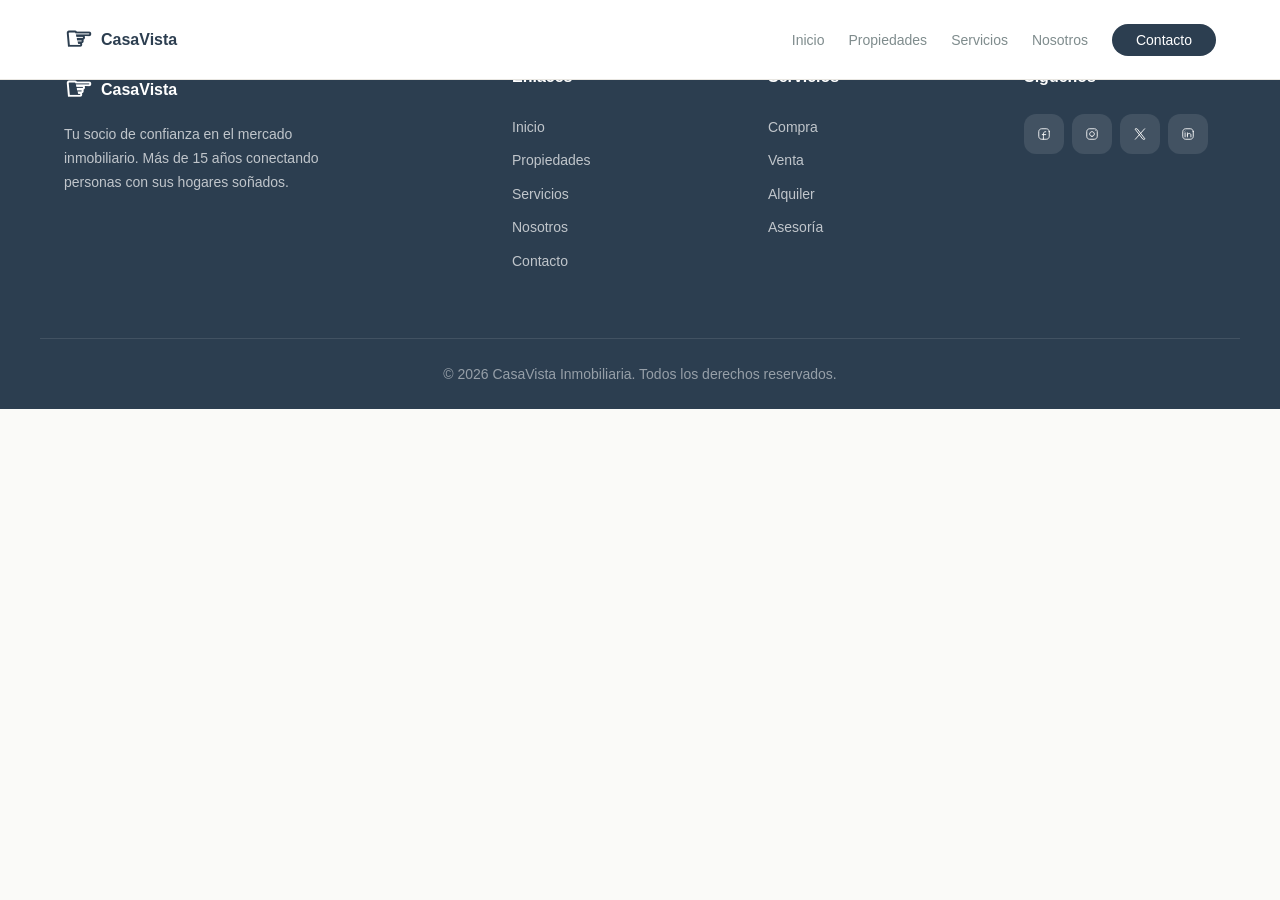
==== propiedades.html @ 3eccfc6a "Agregando imágenes de propiedades, avanzando en el html, modificando el css, creando la página de pr" ====
<!DOCTYPE html>
<html lang="en">
<head>
    <meta charset="UTF-8">
    <meta name="viewport" content="width=device-width, initial-scale=1.0">
    <!-- SEO: META ETIQUETAS   -->
    <title>CasaVista Inmobiliaria | Propiedades en Venta y Alquiler</title>
    <meta name="description" content="CasaVista Inmobiliaria ofrece las mejores propiedades de lujo en venta y alquiler. Encuentra tu hogar ideal con nosotros.">
    <meta name="keywords" content="inmobiliaria, propiedades, casas en venta, departamentos en alquiler, bienes raíces, lujo">
    <meta name="author" content="CasaVista Inmobiliaria">
    <meta name="robots" content="index, follow">
    <!-- Open Graph: para compartir en redes sociales -->
    <meta property="og:title" content="CasaVista Inmobiliaria | Propiedades de Lujo">
    <meta property="og:description" content="Encuentra tu hogar ideal con las mejores propiedades de lujo en venta y alquiler.">
    <meta property="og:type" content="website">
    <meta property="og:url" content="https://www.casavista.com">
    <meta property="og:image" content="https://placehold.co/1200x630/2c3e50/ffffff?text=CasaVista">
    <!-- Favicon -->
    <link rel="icon" type="image/png" href="/favicon-96x96.png" sizes="96x96" />
    <link rel="icon" type="image/svg+xml" href="/favicon.svg" />
    <link rel="shortcut icon" href="/favicon.ico" />
    <!-- Enlace al archivo de estilos -->
    <link rel="stylesheet" href="icons.css" />
    <link rel="stylesheet" href="styles.css">
</head>
<body>
    <header class="header" role="banner">
        <div class="header__container">
            <a href="#" class="header__logo" aria-label="CasaVista - Página principal">
                <span class="header__logo-icon">&#9758;</span>
                <span class="header__logo-text">CasaVista</span>
            </a>
            <!-- Navegación principal -->
            <div>
                <span class="btn_menu"><i class="iconoir-menu"></i></span>
                <nav class="header__nav" role="navigation" aria-label="Navegación principal">
                    <ul class="header__nav-list">
                        <li class="header__nav-item">
                            <a href="index.html" class="header__nav-link">Inicio</a>
                        </li>
                        <li class="header__nav-item">
                            <a href="#propiedades" class="header__nav-link">Propiedades</a>
                        </li>
                        <li class="header__nav-item">
                            <a href="index.html#servicios" class="header__nav-link">Servicios</a>
                        </li>
                        <li class="header__nav-item">
                            <a href="index.html#nosotros" class="header__nav-link">Nosotros</a>
                        </li>
                        <li class="header__nav-item">
                            <a href="index.html#contacto" class="header__nav-link header__nav-link--cta">Contacto</a>
                        </li>
                    </ul>
                </nav>
            </div>
        </div>
    </header>
    <footer class="footer" role="contentinfo">
        <div class="footer__container">
            <!-- Info de la empresa -->
            <div class="footer__brand">
                <a href="#" class="footer__logo" aria-label="CasaVista - Inicio">
                    <span class="footer__logo-icon">&#9758;</span>
                    <span class="footer__logo-text">CasaVista</span>
                </a>
                <p class="footer__description">
                    Tu socio de confianza en el mercado inmobiliario. Más de 15 años conectando personas con sus hogares soñados.
                </p>
            </div>

            <!-- Enlaces rápidos -->
            <nav class="footer__links" aria-label="Enlaces de pie de página">
                <h3 class="footer__links-title">Enlaces</h3>
                <ul class="footer__links-list">
                    <li><a href="#inicio" class="footer__link">Inicio</a></li>
                    <li><a href="#propiedades" class="footer__link">Propiedades</a></li>
                    <li><a href="#servicios" class="footer__link">Servicios</a></li>
                    <li><a href="#nosotros" class="footer__link">Nosotros</a></li>
                    <li><a href="#contacto" class="footer__link">Contacto</a></li>
                </ul>
            </nav>

            <!-- Servicios -->
            <div class="footer__servicios">
                <h3 class="footer__links-title">Servicios</h3>
                <ul class="footer__links-list">
                    <li><a href="#servicios" class="footer__link">Compra</a></li>
                    <li><a href="#servicios" class="footer__link">Venta</a></li>
                    <li><a href="#servicios" class="footer__link">Alquiler</a></li>
                    <li><a href="#servicios" class="footer__link">Asesoría</a></li>
                </ul>
            </div>

            <!-- Redes sociales -->
            <div class="footer__social">
                <h3 class="footer__links-title">Síguenos</h3>
                <div class="footer__social-icons">
                    <a href="#" class="footer__social-link" aria-label="Facebook"><i class="iconoir-facebook-tag"></i></a>
                    <a href="#" class="footer__social-link" aria-label="Instagram"><i class="iconoir-instagram"></i></a>
                    <a href="#" class="footer__social-link" aria-label="Twitter"><i class="iconoir-x"></i></a>
                    <a href="#" class="footer__social-link" aria-label="LinkedIn"><i class="iconoir-linkedin"></i></a>
                </div>
            </div>
        </div>

        <!-- Barra de copyright -->
        <div class="footer__bottom">
            <p class="footer__copyright">&copy; 2026 CasaVista Inmobiliaria. Todos los derechos reservados.</p>
        </div>
    </footer>
</body>
</html>
---- styles.css ----
:root {
  --color-primary: #2c3e50;
  --color-primary-light: #34495e;
  --color-accent: #c8a96e;
  --color-accent-light: #d4b87a;
  --color-bg: #fafaf8;
  --color-bg-alt: #f5f5f0;
  --color-text: #2c3e50;
  --color-text-light: #7f8c8d;
  --color-white: #ffffff;
  --color-border: #e8e6e1;
  --color-success: #27ae60;
  /* ---- Tipografía (3 tamaños) ---- */
  --font-primary: "Segoe UI", "Helvetica Neue", Arial, sans-serif;
  --font-sm: 0.875rem;
  --font-md: 1rem;
  --font-lg: 2rem;
  /* ---- Espaciados (3 tamaños) ---- */
  --space-sm: 0.5rem;
  --space-md: 1.5rem;
  --space-lg: 4rem;
  /* ---- Bordes (3 tamaños) ---- */
  --radius-sm: 4px;
  --radius-md: 12px;
  --radius-full: 9999px;
  /* ---- Sombras ---- */
  --shadow-sm: 0 1px 3px rgba(0, 0, 0, 0.08);
  --shadow-md: 0 4px 12px rgba(0, 0, 0, 0.1);
  --shadow-lg: 0 8px 30px rgba(0, 0, 0, 0.12);
  /* ---- Transiciones ---- */
  --transition-fast: 0.2s ease;
  --transition-base: 0.3s ease;
  --transition-slow: 0.5s ease;
  /* ---- Layout ---- */
  --container-max: 1200px;
  --header-height: 80px;
}
/* RESET Y ESTILOS BASE*/
*,
*::before,
*::after {
  margin: 0;
  padding: 0;
  box-sizing: border-box;
}
html {
  scroll-behavior: smooth;
  scroll-padding-top: var(--header-height);
}
body {
  font-family: var(--font-primary);
  font-size: var(--font-md);
  line-height: 1.6;
  color: var(--color-text);
  background-color: var(--color-bg);
  -webkit-font-smoothing: antialiased;
}
ul,
ol {
  list-style: none;
}
a {
  text-decoration: none;
  color: inherit;
}
img {
  max-width: 100%;
  height: auto;
  display: block;
}
/* CONTENEDORES COMUNES*/
.header__container,
.properties__container,
.servicios__container,
.about__container,
.testimonials__container,
.contact__container,
.footer__container {
  width: 100%;
  max-width: var(--container-max);
  margin: 0 auto;
  padding: 0 var(--space-md);
}
/* HEADER*/
.header {
  position: fixed;
  top: 0;
  left: 0;
  right: 0;
  height: var(--header-height);
  background-color: var(--color-white);
  border-bottom: 1px solid var(--color-border);
  z-index: 1000;
  display: flex;
  align-items: center;
}
.header__container {
  display: flex;
  justify-content: space-between;
  align-items: center;
}
.header__logo {
  display: flex;
  align-items: center;
  gap: var(--space-sm);
  font-size: var(--font-md);
  font-weight: 700;
  color: var(--color-primary);
  transition: color var(--transition-fast);
}
.header__logo:hover {
  color: var(--color-accent);
}
.header__logo-icon {
  font-size: var(--font-lg);
}
.header__nav-list {
  display: flex;
  align-items: center;
  gap: var(--space-md);
}
.btn_menu {
  display: none;
}
.header__nav-link {
  font-size: var(--font-sm);
  font-weight: 500;
  color: var(--color-text-light);
  transition: color var(--transition-fast);
  position: relative;
}
.header__nav-link::after {
  content: "";
  position: absolute;
  bottom: -4px;
  left: 0;
  width: 0;
  height: 2px;
  background-color: var(--color-accent);
  transition: width var(--transition-base);
}
.header__nav-link:hover {
  color: var(--color-primary);
}
.header__nav-link:hover::after {
  width: 100%;
}
.header__nav-link--cta {
  background-color: var(--color-primary);
  color: var(--color-white);
  padding: var(--space-sm) var(--space-md);
  border-radius: var(--radius-full);
  transition:
    background-color var(--transition-fast),
    transform var(--transition-fast);
}
.header__nav-link--cta::after {
  display: none;
}
.header__nav-link--cta:hover {
  background-color: var(--color-accent);
  color: var(--color-white);
  transform: translateY(-2px);
}
/* HERO*/
.hero {
  position: relative;
  min-height: 100vh;
  display: flex;
  align-items: center;
  justify-content: center;
  text-align: center;
  overflow: hidden;
  margin-top: 0;
}
.hero__image {
  position: absolute;
  top: 0;
  left: 0;
  width: 100%;
  height: 100%;
  object-fit: cover;
  object-position: center;
  z-index: 0;
}
.hero__overlay {
  position: absolute;
  top: 0;
  left: 0;
  width: 100%;
  height: 100%;
  background: linear-gradient(
    135deg,
    rgba(44, 62, 80, 0.85) 0%,
    rgba(44, 62, 80, 0.7) 100%
  );
  z-index: 1;
}
.hero__content {
  position: relative;
  z-index: 2;
  max-width: 800px;
  padding: var(--space-md);
}
.hero__title {
  font-size: var(--font-lg);
  font-weight: 700;
  color: var(--color-white);
  line-height: 1.1;
  margin-bottom: var(--space-md);
  letter-spacing: -0.02em;
}
.hero__title-highlight {
  color: var(--color-accent);
}
.hero__subtitle {
  font-size: var(--font-md);
  color: rgba(255, 255, 255, 0.9);
  margin-bottom: var(--space-lg);
  font-weight: 300;
}
.hero__cta {
  display: inline-block;
  background-color: var(--color-accent);
  color: var(--color-white);
  font-size: var(--font-md);
  font-weight: 600;
  padding: var(--space-md) var(--space-lg);
  border-radius: var(--radius-full);
  transition:
    background-color var(--transition-fast),
    transform var(--transition-fast),
    box-shadow var(--transition-fast);
}
.hero__cta:hover {
  background-color: var(--color-accent-light);
  transform: translateY(-3px);
  box-shadow: 0 10px 30px rgba(200, 169, 110, 0.4);
}
/* ENCABEZADOS DE SECCIÓN                        */
.section-header {
  text-align: center;
  margin-bottom: var(--space-lg);
}
.section-header__title {
  font-size: var(--font-lg);
  font-weight: 700;
  color: var(--color-primary);
  margin-bottom: var(--space-sm);
  letter-spacing: -0.01em;
}
.section-header__subtitle {
  font-size: var(--font-md);
  color: var(--color-text-light);
  font-weight: 400;
}
.section-header--left {
  text-align: left;
}
/* SECCIÓN PROPIEDADES*/
.properties {
  padding: var(--space-lg) 0;
  background-color: var(--color-bg);
}
.properties__grid {
  display: grid;
  grid-template-columns: repeat(3, 1fr);
  gap: var(--space-md);
}
.btn_propiedades {
  width: 100%;
  text-align: center;
  margin-top: 30px;
}
/* TARJETA DE PROPIEDAD*/
.property-card {
  background-color: var(--color-white);
  border-radius: var(--radius-md);
  overflow: hidden;
  box-shadow: var(--shadow-sm);
  transition:
    transform var(--transition-base),
    box-shadow var(--transition-base);
  border: 1px solid var(--color-primary);
}
.property-card:hover {
  transform: translateY(-8px);
  box-shadow: var(--shadow-lg);
}
.property-card__image-wrapper {
  position: relative;
  overflow: hidden;
}
.property-card__image {
  width: 100%;
  height: 250px;
  object-fit: cover;
  transition: transform var(--transition-slow);
}
.property-card:hover .property-card__image {
  transform: scale(1.05);
}
.property-card__badge {
  position: absolute;
  top: var(--space-sm);
  left: var(--space-sm);
  background-color: var(--color-success);
  color: var(--color-white);
  font-size: var(--font-sm);
  font-weight: 600;
  padding: var(--space-sm) var(--space-sm);
  border-radius: var(--radius-sm);
  text-transform: uppercase;
  letter-spacing: 0.05em;
}
.property-card__content {
  padding: var(--space-md);
}
.property-card__title {
  font-size: var(--font-md);
  font-weight: 600;
  color: var(--color-primary);
  margin-bottom: var(--space-sm);
}
.property-card__location {
  font-size: var(--font-sm);
  color: var(--color-text-light);
  margin-bottom: var(--space-sm);
}
.property-card__features {
  display: flex;
  gap: var(--space-md);
  margin-bottom: var(--space-md);
  padding-bottom: var(--space-sm);
  border-bottom: 1px solid var(--color-border);
}
.property-card__features li {
  font-size: var(--font-sm);
  color: var(--color-text-light);
}
.property-card__footer {
  display: flex;
  justify-content: space-between;
  align-items: center;
}
.property-card__price {
  font-size: var(--font-md);
  font-weight: 700;
  color: var(--color-accent);
}
.property-card__link {
  font-size: var(--font-sm);
  font-weight: 600;
  color: var(--color-primary);
  transition: color var(--transition-fast);
}
.property-card__link:hover {
  color: var(--color-accent);
}
/* SECCIÓN SERVICIOS*/
.servicios {
  padding: var(--space-lg) 0;
  background-color: var(--color-bg-alt);
}
.servicios__grid {
  display: grid;
  grid-template-columns: repeat(4, 1fr);
  gap: var(--space-md);
}
/* TARJETA DE SERVICIO*/
.service-card {
  background-color: var(--color-white);
  padding: var(--space-md);
  border-radius: var(--radius-md);
  text-align: center;
  box-shadow: var(--shadow-sm);
  transition:
    transform var(--transition-base),
    box-shadow var(--transition-base);
}
.service-card:hover {
  transform: translateY(-5px);
  box-shadow: var(--shadow-md);
}
.service-card__icon {
  font-size: 3rem;
  margin-bottom: var(--space-md);
  display: block;
}
.service-card__title {
  font-size: var(--font-md);
  font-weight: 600;
  color: var(--color-primary);
  margin-bottom: var(--space-sm);
}
.service-card__text {
  font-size: var(--font-sm);
  color: var(--color-text-light);
  line-height: 1.7;
}
/* SECCIÓN NOSOTROS                               */
.about {
  padding: var(--space-lg) 0;
  background-color: var(--color-bg);
}
.about__container {
  display: grid;
  grid-template-columns: 1fr 1fr;
  gap: var(--space-lg);
  align-items: center;
}
.about__text {
  font-size: var(--font-md);
  color: var(--color-text-light);
  line-height: 1.8;
  margin-bottom: var(--space-md);
}
.about__text strong {
  color: var(--color-primary);
  font-weight: 600;
}
.about__cta {
  display: inline-block;
  margin-top: var(--space-sm);
  font-size: var(--font-md);
  font-weight: 600;
  color: var(--color-accent);
  transition: color var(--transition-fast);
}
.about__cta:hover {
  color: var(--color-primary);
}
.about__image-wrapper {
  border-radius: var(--radius-md);
  overflow: hidden;
  box-shadow: var(--shadow-lg);
}
.about__image {
  width: 100%;
  height: 400px;
  object-fit: cover;
}
/* SECCIÓN TESTIMONIOS*/
.testimonials {
  padding: var(--space-lg) 0;
  background-color: var(--color-bg-alt);
}
.testimonials__grid {
  display: grid;
  grid-template-columns: repeat(2, 1fr);
  gap: var(--space-md);
}
/* TARJETA DE TESTIMONIO*/
.testimonial {
  background-color: var(--color-white);
  padding: var(--space-md);
  border-radius: var(--radius-md);
  box-shadow: var(--shadow-sm);
  border-left: 4px solid var(--color-accent);
}
.testimonial__text {
  font-size: var(--font-md);
  color: var(--color-text-light);
  line-height: 1.8;
  font-style: italic;
  margin-bottom: var(--space-md);
}
.testimonial__author {
  display: flex;
  align-items: center;
  gap: var(--space-sm);
}
.testimonial__avatar {
  width: 50px;
  height: 50px;
  border-radius: var(--radius-full);
  object-fit: cover;
}
.testimonial__name {
  font-size: var(--font-md);
  font-weight: 600;
  color: var(--color-primary);
  font-style: normal;
  display: block;
}
.testimonial__role {
  font-size: var(--font-sm);
  color: var(--color-text-light);
}
/* SECCIÓN CONTACTO                               */
.contact {
  padding: var(--space-lg) 0;
  background-color: var(--color-bg);
}
.contact__grid {
  display: grid;
  grid-template-columns: 1fr 1fr;
  gap: var(--space-lg);
}
.contact__info {
  display: flex;
  flex-direction: column;
  gap: var(--space-md);
}
.contact__info-item {
  display: flex;
  align-items: flex-start;
  gap: var(--space-sm);
}
.contact__info-icon {
  font-size: var(--font-lg);
  flex-shrink: 0;
}
.contact__info-label {
  font-size: var(--font-md);
  font-weight: 600;
  color: var(--color-primary);
  margin-bottom: var(--space-sm);
}
.contact__info-text {
  font-size: var(--font-sm);
  color: var(--color-text-light);
  line-height: 1.6;
}
.contact__submit {
  width: 100%;
  padding: var(--space-md) var(--space-lg);
  background-color: var(--color-primary);
  color: var(--color-white);
  font-size: var(--font-md);
  font-weight: 600;
  border: none;
  border-radius: var(--radius-md);
  cursor: pointer;
  transition:
    background-color var(--transition-fast),
    transform var(--transition-fast);
}
.contact__submit:hover {
  background-color: var(--color-accent);
  transform: translateY(-2px);
}
.contact__submit:active {
  transform: translateY(0);
}
/* FORMULARIO DE CONTACTO*/
.form-group {
  margin-bottom: var(--space-md);
}
.form-group__label {
  display: block;
  font-size: var(--font-sm);
  font-weight: 600;
  color: var(--color-primary);
  margin-bottom: var(--space-sm);
}
.form-group__input,
.form-group__textarea {
  width: 100%;
  padding: var(--space-sm);
  font-family: var(--font-primary);
  font-size: var(--font-md);
  color: var(--color-text);
  background-color: var(--color-white);
  border: 1px solid var(--color-border);
  border-radius: var(--radius-md);
  transition:
    border-color var(--transition-fast),
    box-shadow var(--transition-fast);
  outline: none;
}
.form-group__input::placeholder,
.form-group__textarea::placeholder {
  color: var(--color-text-light);
  opacity: 0.6;
}
.form-group__input:focus,
.form-group__textarea:focus {
  border-color: var(--color-accent);
  box-shadow: 0 0 0 3px rgba(200, 169, 110, 0.15);
}
.form-group__textarea {
  resize: vertical;
  min-height: 120px;
}
/* FOOTER*/
.footer {
  background-color: var(--color-primary);
  color: var(--color-white);
  padding-top: var(--space-lg);
}
.footer__container {
  display: grid;
  grid-template-columns: 2fr 1fr 1fr 1fr;
  gap: var(--space-lg);
  padding-bottom: var(--space-lg);
  border-bottom: 1px solid rgba(255, 255, 255, 0.1);
}
.footer__logo {
  display: flex;
  align-items: center;
  gap: var(--space-sm);
  font-size: var(--font-md);
  font-weight: 700;
  color: var(--color-white);
  margin-bottom: var(--space-sm);
  transition: color var(--transition-fast);
}
.footer__logo:hover {
  color: var(--color-accent);
}
.footer__logo-icon {
  font-size: var(--font-lg);
}
.footer__description {
  font-size: var(--font-sm);
  color: rgba(255, 255, 255, 0.7);
  line-height: 1.7;
  max-width: 300px;
}
.footer__links-title {
  font-size: var(--font-md);
  font-weight: 600;
  color: var(--color-white);
  margin-bottom: var(--space-md);
}
.footer__links-list {
  display: flex;
  flex-direction: column;
  gap: var(--space-sm);
}
.footer__link {
  font-size: var(--font-sm);
  color: rgba(255, 255, 255, 0.7);
  transition: color var(--transition-fast);
}
.footer__link:hover {
  color: var(--color-accent);
}
.footer__social-icons {
  display: flex;
  gap: var(--space-sm);
}
.footer__social-link {
  width: 40px;
  height: 40px;
  display: flex;
  align-items: center;
  justify-content: center;
  background-color: rgba(255, 255, 255, 0.1);
  border-radius: var(--radius-md);
  font-size: var(--font-sm);
  font-weight: 700;
  color: var(--color-white);
  transition: background-color var(--transition-fast);
}
.footer__social-link:hover {
  background-color: var(--color-accent);
}
.footer__bottom {
  padding: var(--space-md) 0;
  text-align: center;
}
.footer__copyright {
  font-size: var(--font-sm);
  color: rgba(255, 255, 255, 0.5);
}

/* MEDIA QUERIES - RESPONSIVO*/
/* Tablets (<= 1024px) */
@media screen and (max-width: 1024px) {
  .properties__grid {
    grid-template-columns: repeat(2, 1fr);
  }
  .servicios__grid {
    grid-template-columns: repeat(2, 1fr);
  }
  .footer__container {
    grid-template-columns: repeat(2, 1fr);
  }
}
/* Móviles (<= 768px) */
@media screen and (max-width: 768px) {
  :root {
    --header-height: 70px;
    --space-lg: 3rem;
  }
  .btn_menu {
    display: block;
    font-size: 24px;
  }
  .header__nav {
    height: 0;
    width: 0;
    visibility: hidden;
  }
  .header__nav-list {
    flex-direction: column;
    justify-content: space-between;
    align-items: start;
    gap: 0;
    height: 300px;
    background-color: var(--color-primary);
    padding: 30px 0 30px 30px;
  }
  .header__nav-link {
    font-size: 18px;
    color: var(--color-bg);
  }
  .header__nav-link:hover {
    color: var(--color-accent);
    background-color: transparent;
  }
  .header__nav-link--cta {
    padding: 0;
  }
  .header__nav-link--cta::after {
    display: block;
  }
  .hidden {
    visibility: hidden;
    width: 0;
    height: 0;
  }
  .mostrar {
    visibility: visible;
    width: 100%;
    height: 100%;
  }
  .visible {
    display: block;
    visibility: visible;
    position: absolute;
    top: 70px;
    width: 100%;
    height: 100%;
    left: 0;
    right: 0;
  }
  .hero {
    min-height: 80vh;
  }
  .hero__title {
    font-size: var(--font-md);
  }
  .hero__subtitle {
    font-size: var(--font-sm);
  }
  .properties__grid {
    grid-template-columns: 1fr;
  }
  .servicios__grid {
    grid-template-columns: 1fr;
  }
  .about__container {
    grid-template-columns: 1fr;
    gap: var(--space-md);
  }
  .about__image-wrapper {
    order: -1;
  }
  .testimonials__grid {
    grid-template-columns: 1fr;
  }
  .contact__grid {
    grid-template-columns: 1fr;
  }
  .footer__container {
    grid-template-columns: 1fr;
    text-align: center;
  }
  .footer__description {
    max-width: 100%;
  }
  .footer__social-icons {
    justify-content: center;
  }
}
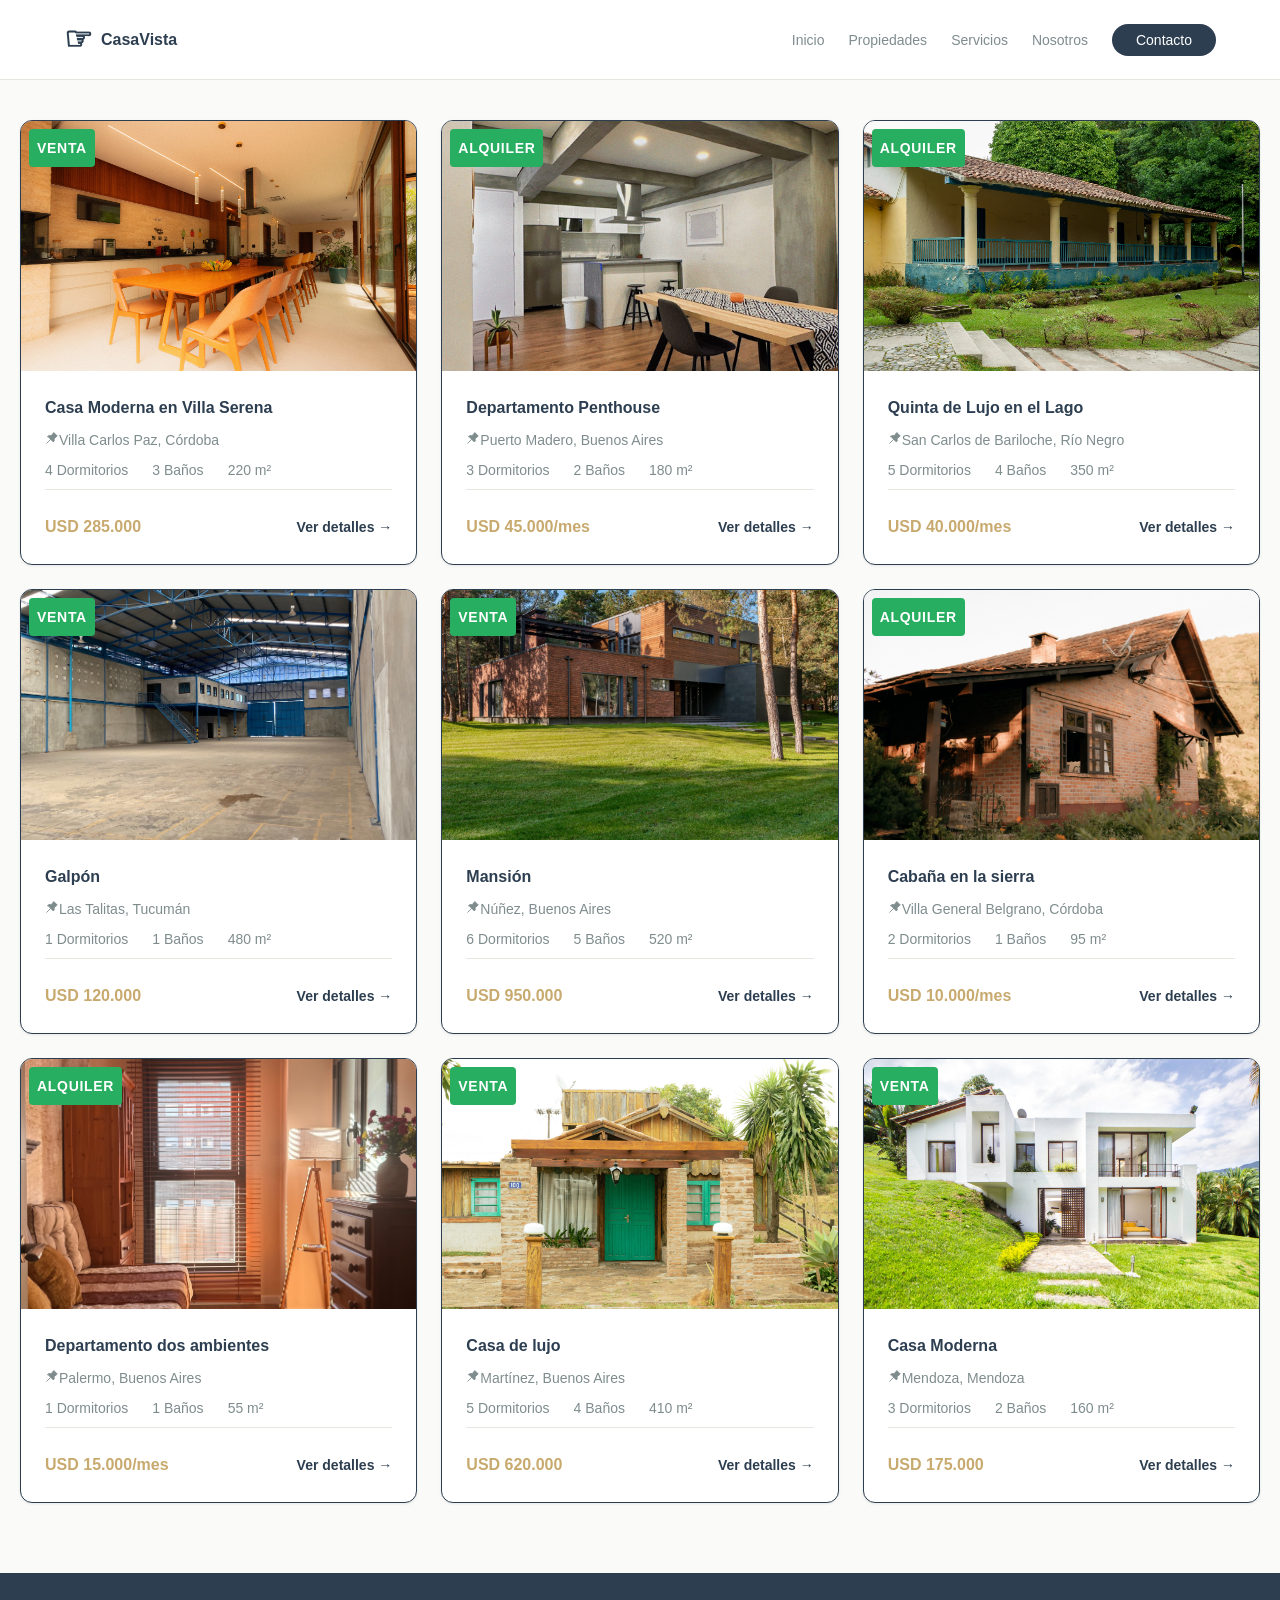
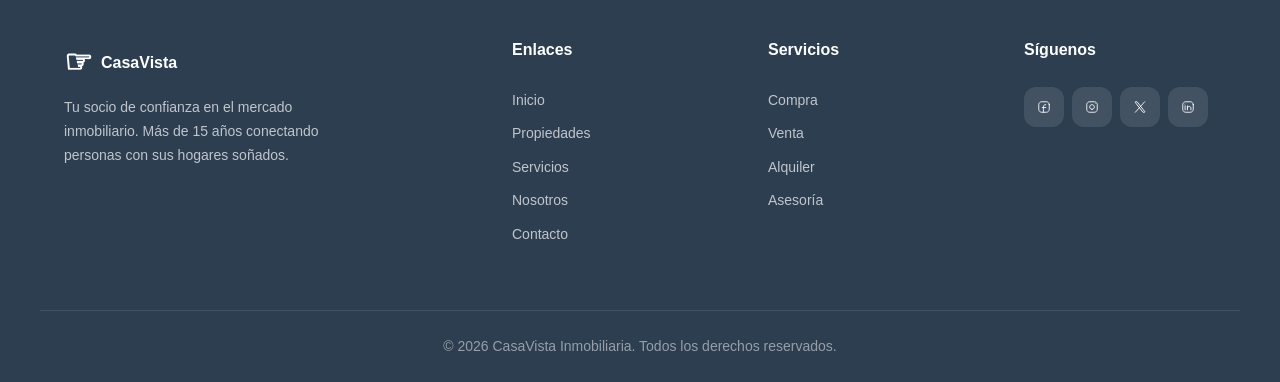
==== commit da49144e: "Corregir nav. Crear section y div para la creación de las cards. Creación de la clase en el css." ====
--- a/propiedades.html
+++ b/propiedades.html
@@ -24,7 +24,7 @@
     <link rel="stylesheet" href="styles.css">
 </head>
 <body>
-    <header class="header" role="banner">
+   <header class="header" role="banner">
         <div class="header__container">
             <a href="#" class="header__logo" aria-label="CasaVista - Página principal">
                 <span class="header__logo-icon">&#9758;</span>
@@ -32,29 +32,35 @@
             </a>
             <!-- Navegación principal -->
             <div>
-                <span class="btn_menu"><i class="iconoir-menu"></i></span>
-                <nav class="header__nav" role="navigation" aria-label="Navegación principal">
-                    <ul class="header__nav-list">
-                        <li class="header__nav-item">
-                            <a href="index.html" class="header__nav-link">Inicio</a>
-                        </li>
-                        <li class="header__nav-item">
-                            <a href="#propiedades" class="header__nav-link">Propiedades</a>
-                        </li>
-                        <li class="header__nav-item">
-                            <a href="index.html#servicios" class="header__nav-link">Servicios</a>
-                        </li>
-                        <li class="header__nav-item">
-                            <a href="index.html#nosotros" class="header__nav-link">Nosotros</a>
-                        </li>
-                        <li class="header__nav-item">
-                            <a href="index.html#contacto" class="header__nav-link header__nav-link--cta">Contacto</a>
-                        </li>
-                    </ul>
-                </nav>
+                <span class="btn_menu"><i id="abrirMenu" class="iconoir-menu"></i></span>
+                <nav id="nav" class="header__nav" role="navigation" aria-label="Navegación principal">
+                <ul class="header__nav-list">
+                    <li class="header__nav-item">
+                        <a href="index.html#inicio" class="header__nav-link">Inicio</a>
+                    </li>
+                    <li class="header__nav-item">   
+                        <a href="propiedades.html" class="header__nav-link">Propiedades</a>
+                    </li>
+                    <li class="header__nav-item">
+                        <a href="index.html#servicios" class="header__nav-link">Servicios</a>
+                    </li>
+                    <li class="header__nav-item">
+                        <a href="index.html#nosotros" class="header__nav-link">Nosotros</a>
+                    </li>
+                    <li class="header__nav-item">
+                        <a href="index.html#contacto" class="header__nav-link header__nav-link--cta">Contacto</a>
+                    </li>
+                </ul>
+            </nav>
             </div>
         </div>
     </header>
+    <main>
+        <section class="section_propiedades">
+            <div id="contenedor" class="properties__grid">
+            </div>
+        </section>
+    </main>     
     <footer class="footer" role="contentinfo">
         <div class="footer__container">
             <!-- Info de la empresa -->
@@ -102,11 +108,11 @@
                 </div>
             </div>
         </div>
-
         <!-- Barra de copyright -->
         <div class="footer__bottom">
             <p class="footer__copyright">&copy; 2026 CasaVista Inmobiliaria. Todos los derechos reservados.</p>
         </div>
     </footer>
+    <script src="app.js"></script>
 </body>
 </html>
--- a/styles.css
+++ b/styles.css
@@ -583,6 +583,12 @@
   resize: vertical;
   min-height: 120px;
 }
+
+/*HTML PROPIEDADES*/
+
+.section_propiedades{
+  margin: 120px 20px 70px;
+}
 /* FOOTER*/
 .footer {
   background-color: var(--color-primary);
@@ -716,16 +722,6 @@
   }
   .header__nav-link--cta::after {
     display: block;
-  }
-  .hidden {
-    visibility: hidden;
-    width: 0;
-    height: 0;
-  }
-  .mostrar {
-    visibility: visible;
-    width: 100%;
-    height: 100%;
   }
   .visible {
     display: block;
